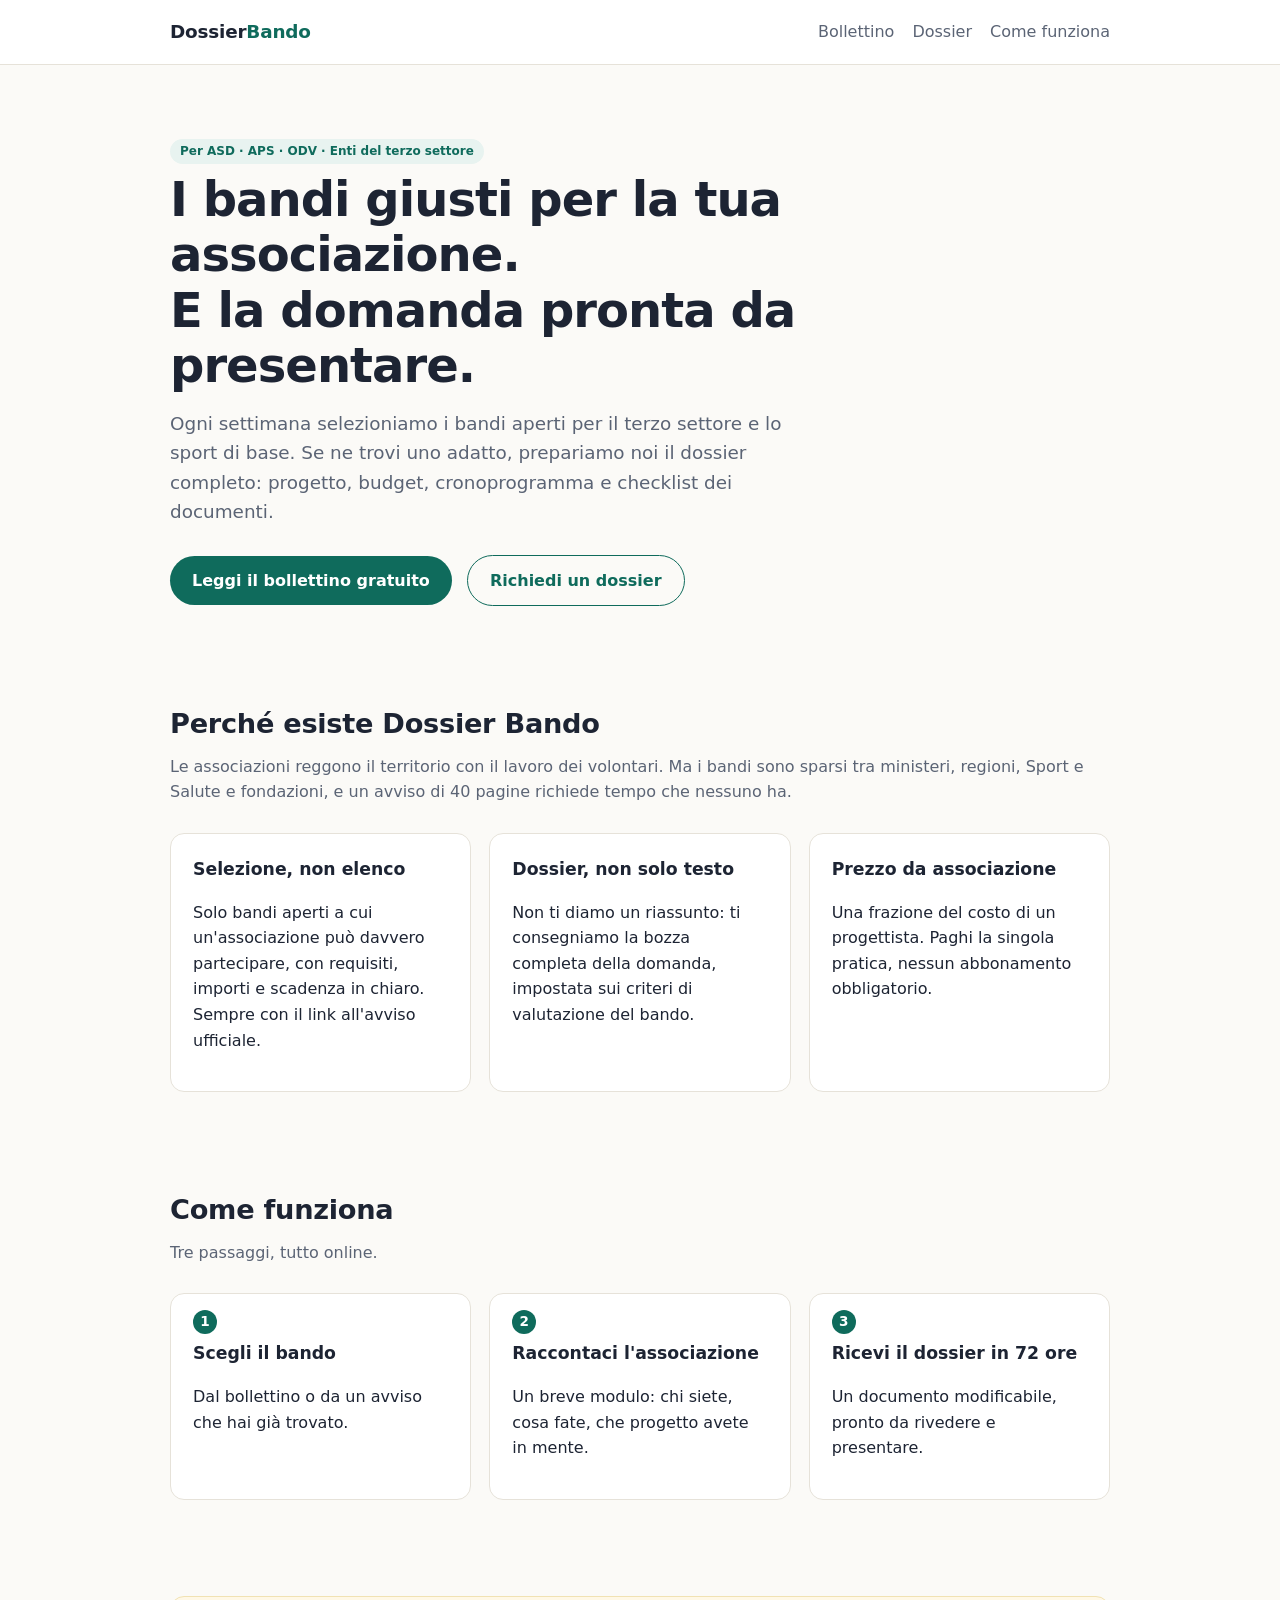
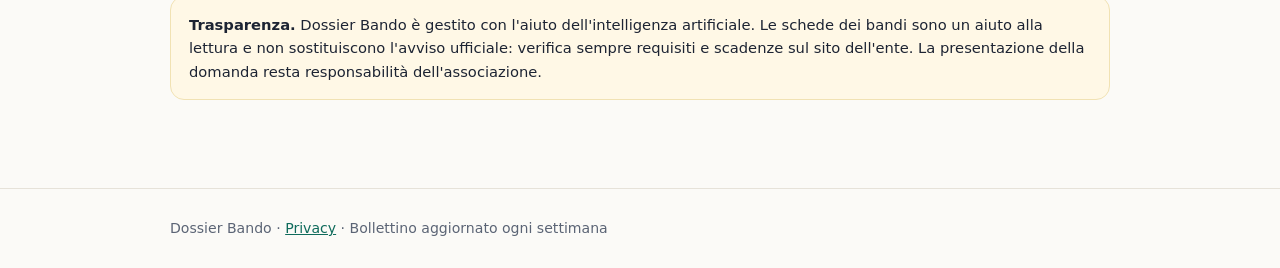
==== index.html @ d02c62af "Sito: home, bollettino numero 0, pagina dossier, privacy Co-Authored-By: Claude Opus 5.5 <noreply@an" ====
<!DOCTYPE html>
<html lang="it">
<head>
<meta charset="utf-8">
<meta name="viewport" content="width=device-width,initial-scale=1">
<title>Dossier Bando – Bandi e domande per associazioni e terzo settore</title>
<meta name="description" content="Bollettino gratuito dei bandi per ASD, APS, ODV ed enti del terzo settore, e dossier di candidatura pronti in 72 ore.">
<link rel="stylesheet" href="style.css">
</head>
<body>
<header class="top"><div class="wrap">
  <a class="brand" href="./">Dossier<span>Bando</span></a>
  <nav><a href="bollettino.html">Bollettino</a><a href="dossier.html">Dossier</a><a href="#come">Come funziona</a></nav>
</div></header>

<main>
<section class="hero"><div class="wrap">
  <span class="tag">Per ASD · APS · ODV · Enti del terzo settore</span>
  <h1>I bandi giusti per la tua associazione.<br>E la domanda pronta da presentare.</h1>
  <p class="lead">Ogni settimana selezioniamo i bandi aperti per il terzo settore e lo sport di base. Se ne trovi uno adatto, prepariamo noi il dossier completo: progetto, budget, cronoprogramma e checklist dei documenti.</p>
  <a class="btn" href="bollettino.html">Leggi il bollettino gratuito</a>
  <a class="btn ghost" href="dossier.html">Richiedi un dossier</a>
</div></section>

<section><div class="wrap">
  <h2>Perché esiste Dossier Bando</h2>
  <p class="sub">Le associazioni reggono il territorio con il lavoro dei volontari. Ma i bandi sono sparsi tra ministeri, regioni, Sport e Salute e fondazioni, e un avviso di 40 pagine richiede tempo che nessuno ha.</p>
  <div class="grid">
    <div class="card"><h3>Selezione, non elenco</h3><p>Solo bandi aperti a cui un'associazione può davvero partecipare, con requisiti, importi e scadenza in chiaro. Sempre con il link all'avviso ufficiale.</p></div>
    <div class="card"><h3>Dossier, non solo testo</h3><p>Non ti diamo un riassunto: ti consegniamo la bozza completa della domanda, impostata sui criteri di valutazione del bando.</p></div>
    <div class="card"><h3>Prezzo da associazione</h3><p>Una frazione del costo di un progettista. Paghi la singola pratica, nessun abbonamento obbligatorio.</p></div>
  </div>
</div></section>

<section id="come"><div class="wrap">
  <h2>Come funziona</h2>
  <p class="sub">Tre passaggi, tutto online.</p>
  <div class="grid steps">
    <div class="card"><h3>Scegli il bando</h3><p>Dal bollettino o da un avviso che hai già trovato.</p></div>
    <div class="card"><h3>Raccontaci l'associazione</h3><p>Un breve modulo: chi siete, cosa fate, che progetto avete in mente.</p></div>
    <div class="card"><h3>Ricevi il dossier in 72 ore</h3><p>Un documento modificabile, pronto da rivedere e presentare.</p></div>
  </div>
</div></section>

<section><div class="wrap">
  <div class="note"><strong>Trasparenza.</strong> Dossier Bando è gestito con l'aiuto dell'intelligenza artificiale. Le schede dei bandi sono un aiuto alla lettura e non sostituiscono l'avviso ufficiale: verifica sempre requisiti e scadenze sul sito dell'ente. La presentazione della domanda resta responsabilità dell'associazione.</div>
</div></section>
</main>

<footer><div class="wrap">
  Dossier Bando · <a href="privacy.html">Privacy</a> · Bollettino aggiornato ogni settimana
</div></footer>
</body>
</html>
---- style.css ----
:root{
  --ink:#1d2433; --muted:#5b6475; --bg:#fbfaf7; --card:#ffffff;
  --accent:#0f6b5c; --accent-2:#e8f3f0; --warn:#b4531a; --line:#e6e2d9;
  --radius:14px; --max:980px;
}
*{box-sizing:border-box}
html{scroll-behavior:smooth}
body{margin:0;font-family:"Inter",system-ui,-apple-system,Segoe UI,Roboto,sans-serif;color:var(--ink);background:var(--bg);line-height:1.6}
a{color:var(--accent)}
.wrap{max-width:var(--max);margin:0 auto;padding:0 20px}
header.top{border-bottom:1px solid var(--line);background:#fff}
header.top .wrap{display:flex;align-items:center;justify-content:space-between;height:64px}
.brand{font-weight:800;font-size:1.15rem;color:var(--ink);text-decoration:none;letter-spacing:-.01em}
.brand span{color:var(--accent)}
nav a{margin-left:18px;text-decoration:none;color:var(--muted);font-weight:500}
nav a:hover{color:var(--accent)}
.hero{padding:72px 0 48px}
.hero h1{font-size:clamp(2rem,4.5vw,3rem);line-height:1.15;margin:0 0 16px;letter-spacing:-.02em}
.hero p.lead{font-size:1.15rem;color:var(--muted);max-width:640px;margin:0 0 28px}
.btn{display:inline-block;padding:12px 22px;border-radius:999px;background:var(--accent);color:#fff;text-decoration:none;font-weight:600;border:0;cursor:pointer}
.btn.ghost{background:transparent;color:var(--accent);border:1.5px solid var(--accent);margin-left:10px}
section{padding:48px 0}
h2{font-size:1.7rem;letter-spacing:-.01em;margin:0 0 8px}
.sub{color:var(--muted);margin:0 0 28px}
.grid{display:grid;gap:18px;grid-template-columns:repeat(auto-fit,minmax(260px,1fr))}
.card{background:var(--card);border:1px solid var(--line);border-radius:var(--radius);padding:22px}
.card h3{margin:0 0 6px;font-size:1.08rem}
.tag{display:inline-block;font-size:.75rem;font-weight:600;padding:3px 10px;border-radius:999px;background:var(--accent-2);color:var(--accent);margin:0 6px 8px 0}
.tag.warn{background:#fbeee5;color:var(--warn)}
.meta{font-size:.9rem;color:var(--muted)}
.price{font-size:2rem;font-weight:800;margin:6px 0}
.price small{font-size:1rem;font-weight:500;color:var(--muted)}
ul.check{padding-left:0;list-style:none}
ul.check li{padding-left:26px;position:relative;margin:6px 0}
ul.check li:before{content:"✓";position:absolute;left:0;color:var(--accent);font-weight:700}
.steps{counter-reset:s}
.steps .card{position:relative;padding-top:46px}
.steps .card:before{counter-increment:s;content:counter(s);position:absolute;top:16px;left:22px;width:24px;height:24px;border-radius:50%;background:var(--accent);color:#fff;font-size:.85rem;font-weight:700;display:flex;align-items:center;justify-content:center}
.note{background:#fff8e6;border:1px solid #f1e2b3;border-radius:var(--radius);padding:16px 18px;font-size:.92rem}
.bando{background:#fff;border:1px solid var(--line);border-radius:var(--radius);padding:22px;margin-bottom:16px}
.bando h3{margin:4px 0 8px}
.bando dl{display:grid;grid-template-columns:150px 1fr;gap:4px 12px;margin:12px 0;font-size:.95rem}
.bando dt{color:var(--muted)}
.bando dd{margin:0}
footer{border-top:1px solid var(--line);padding:28px 0;color:var(--muted);font-size:.88rem;margin-top:40px}
@media (max-width:640px){nav a{margin-left:12px;font-size:.92rem}.bando dl{grid-template-columns:1fr}.btn.ghost{margin:10px 0 0}}
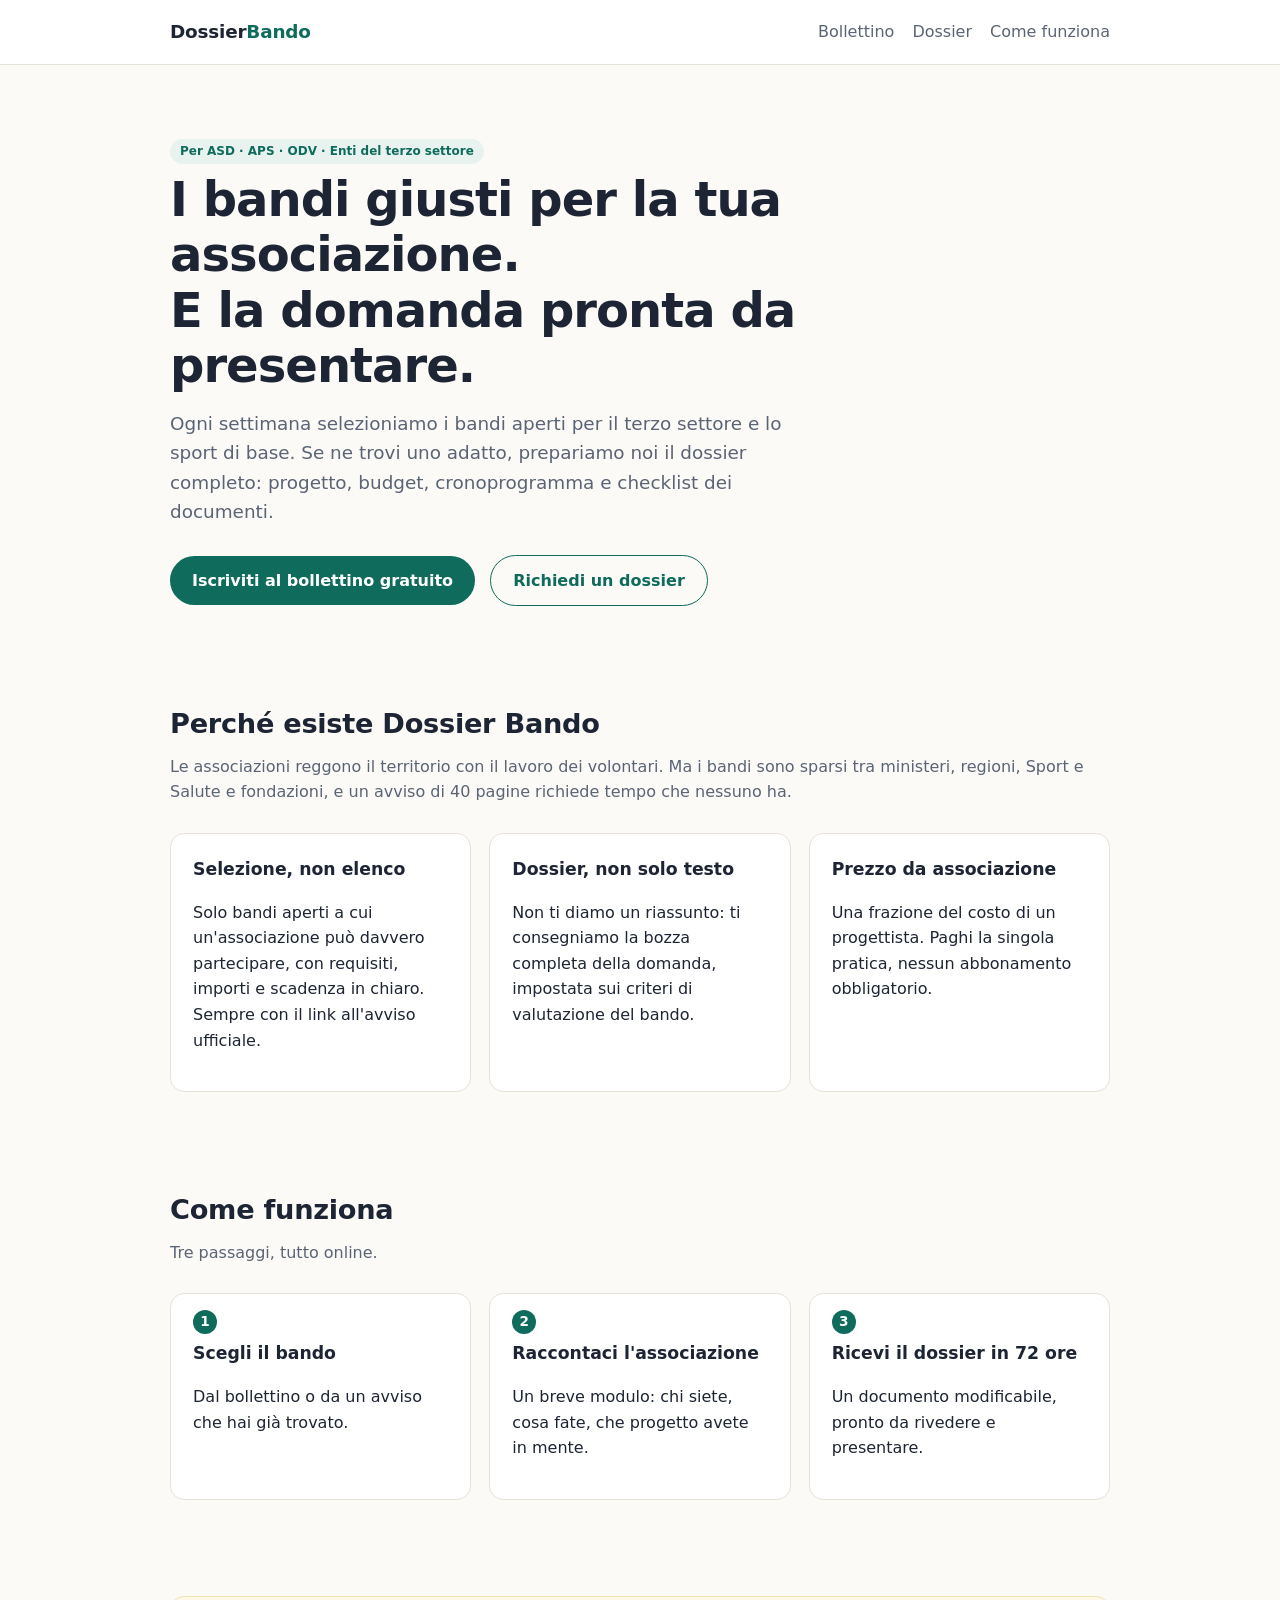
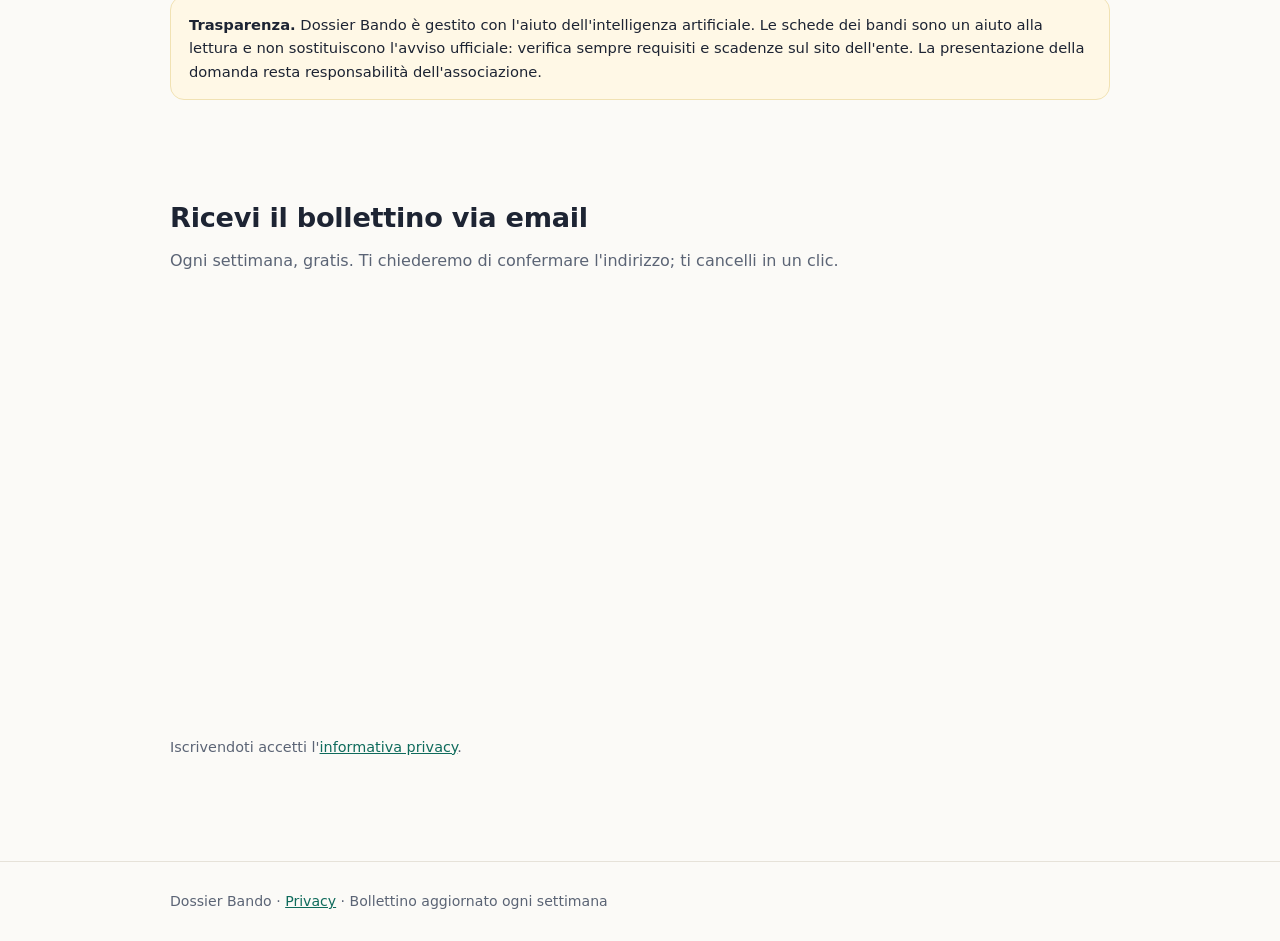
==== commit 5c3dbe6d: "Modulo di iscrizione Brevo, pagina grazie per gli ordini [skip ci] Co-Authored-By: Claude Opus 5.5 <" ====
--- a/index.html
+++ b/index.html
@@ -18,7 +18,7 @@
   <span class="tag">Per ASD · APS · ODV · Enti del terzo settore</span>
   <h1>I bandi giusti per la tua associazione.<br>E la domanda pronta da presentare.</h1>
   <p class="lead">Ogni settimana selezioniamo i bandi aperti per il terzo settore e lo sport di base. Se ne trovi uno adatto, prepariamo noi il dossier completo: progetto, budget, cronoprogramma e checklist dei documenti.</p>
-  <a class="btn" href="bollettino.html">Leggi il bollettino gratuito</a>
+  <a class="btn" href="#iscriviti">Iscriviti al bollettino gratuito</a>
   <a class="btn ghost" href="dossier.html">Richiedi un dossier</a>
 </div></section>
 
@@ -46,6 +46,12 @@
   <div class="note"><strong>Trasparenza.</strong> Dossier Bando è gestito con l'aiuto dell'intelligenza artificiale. Le schede dei bandi sono un aiuto alla lettura e non sostituiscono l'avviso ufficiale: verifica sempre requisiti e scadenze sul sito dell'ente. La presentazione della domanda resta responsabilità dell'associazione.</div>
 </div></section>
 </main>
+<section id="iscriviti"><div class="wrap">
+  <h2>Ricevi il bollettino via email</h2>
+  <p class="sub">Ogni settimana, gratis. Ti chiederemo di confermare l'indirizzo; ti cancelli in un clic.</p>
+  <iframe src="https://959537b1.sibforms.com/serve/[base64]" title="Iscrizione al bollettino" style="width:100%;max-width:560px;height:420px;border:0;display:block" loading="lazy"></iframe>
+  <p class="meta">Iscrivendoti accetti l'<a href="privacy.html">informativa privacy</a>.</p>
+</div></section>
 
 <footer><div class="wrap">
   Dossier Bando · <a href="privacy.html">Privacy</a> · Bollettino aggiornato ogni settimana
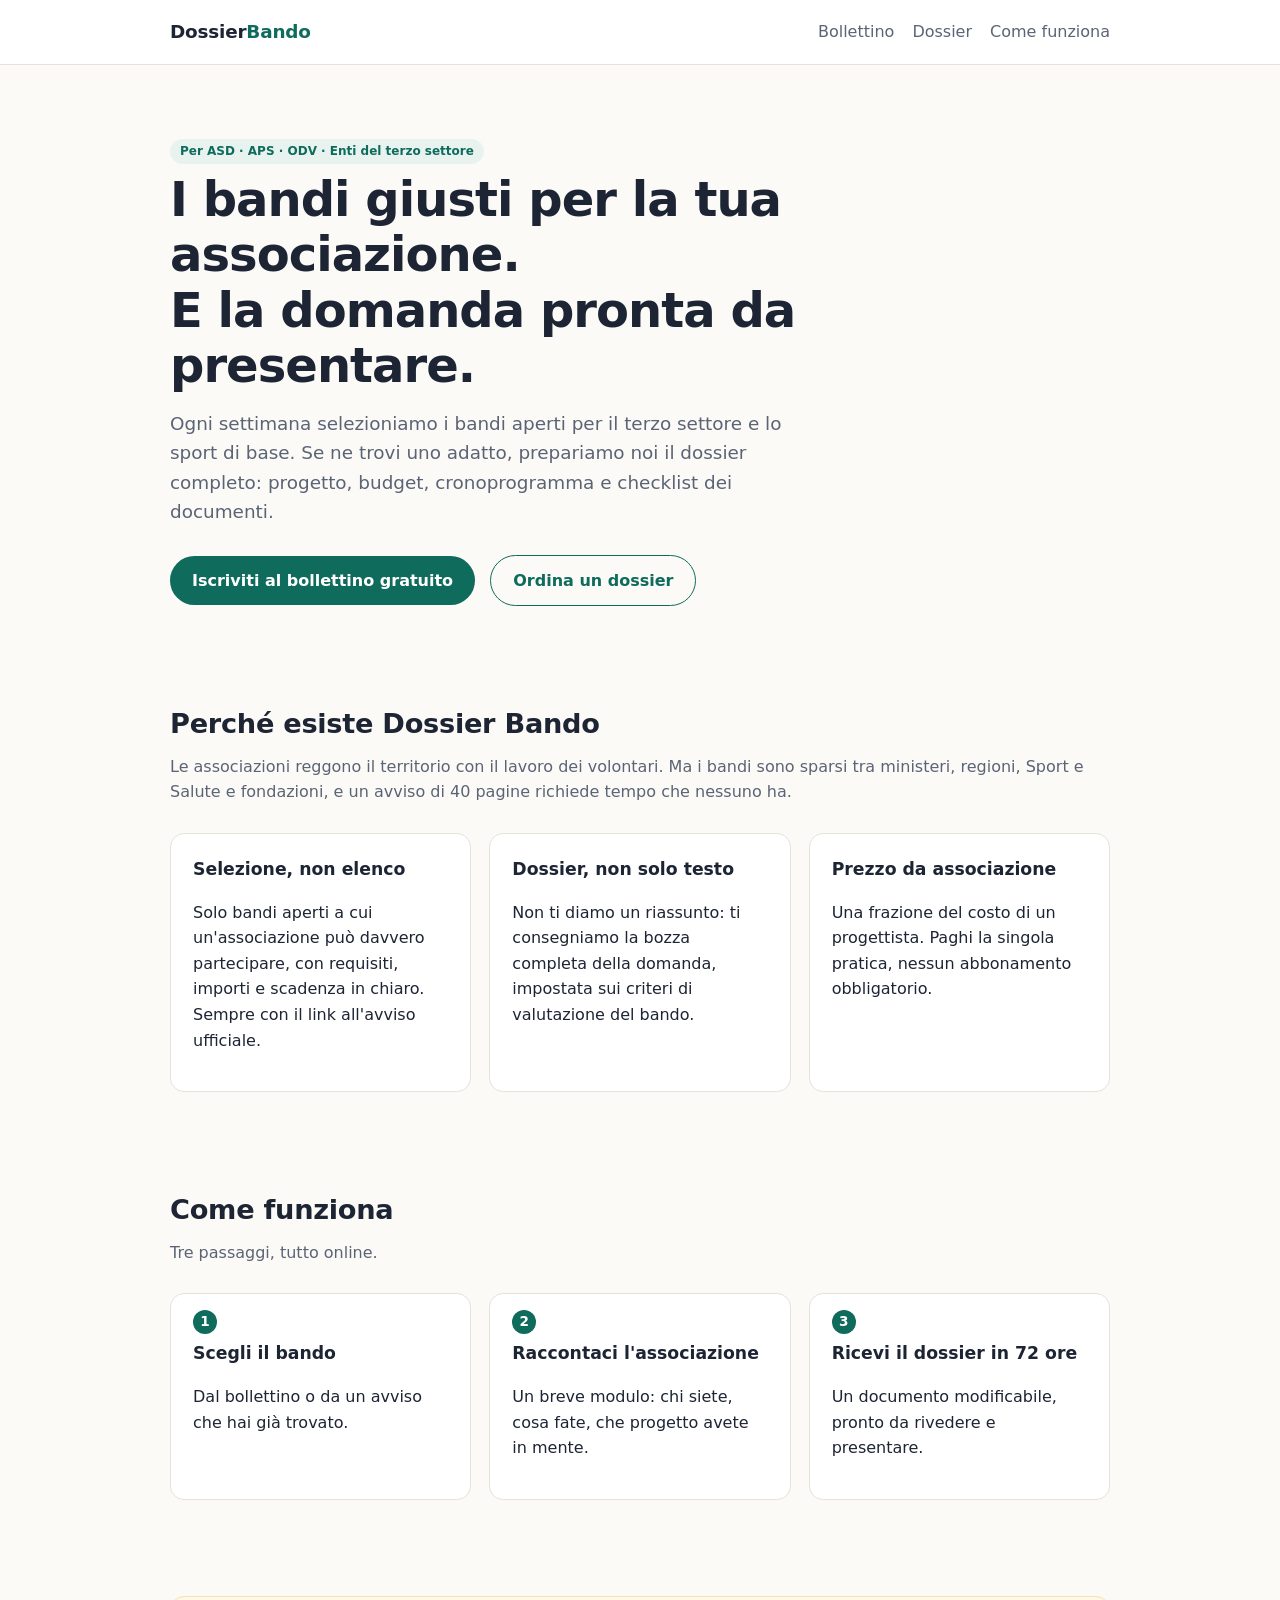
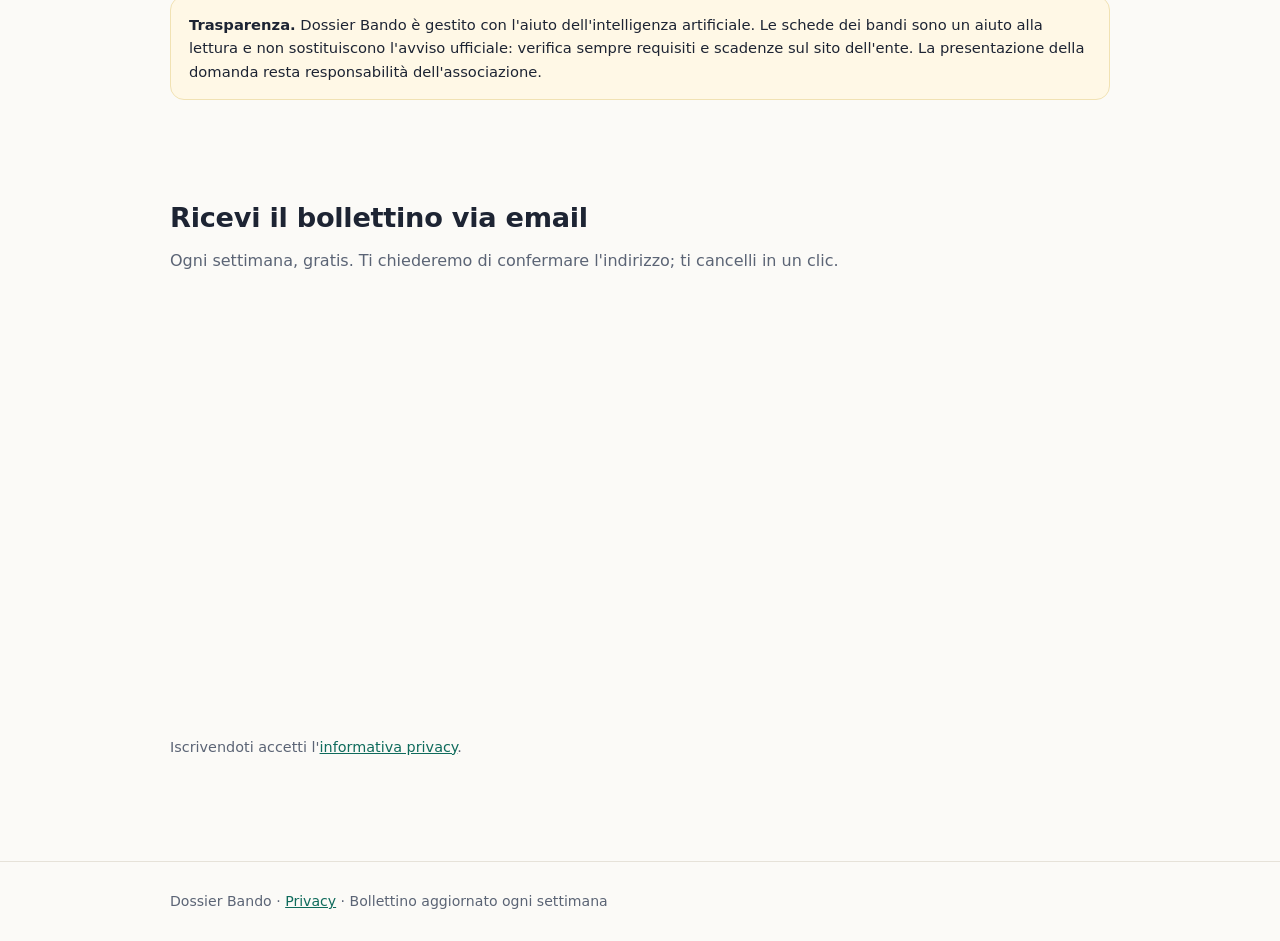
==== commit 0934f5fa: "Ordini online attivi: pulsanti Stripe sulla pagina Dossier Co-Authored-By: Claude Opus 5.5 <noreply@" ====
--- a/index.html
+++ b/index.html
@@ -19,7 +19,7 @@
   <h1>I bandi giusti per la tua associazione.<br>E la domanda pronta da presentare.</h1>
   <p class="lead">Ogni settimana selezioniamo i bandi aperti per il terzo settore e lo sport di base. Se ne trovi uno adatto, prepariamo noi il dossier completo: progetto, budget, cronoprogramma e checklist dei documenti.</p>
   <a class="btn" href="#iscriviti">Iscriviti al bollettino gratuito</a>
-  <a class="btn ghost" href="dossier.html">Richiedi un dossier</a>
+  <a class="btn ghost" href="dossier.html">Ordina un dossier</a>
 </div></section>
 
 <section><div class="wrap">
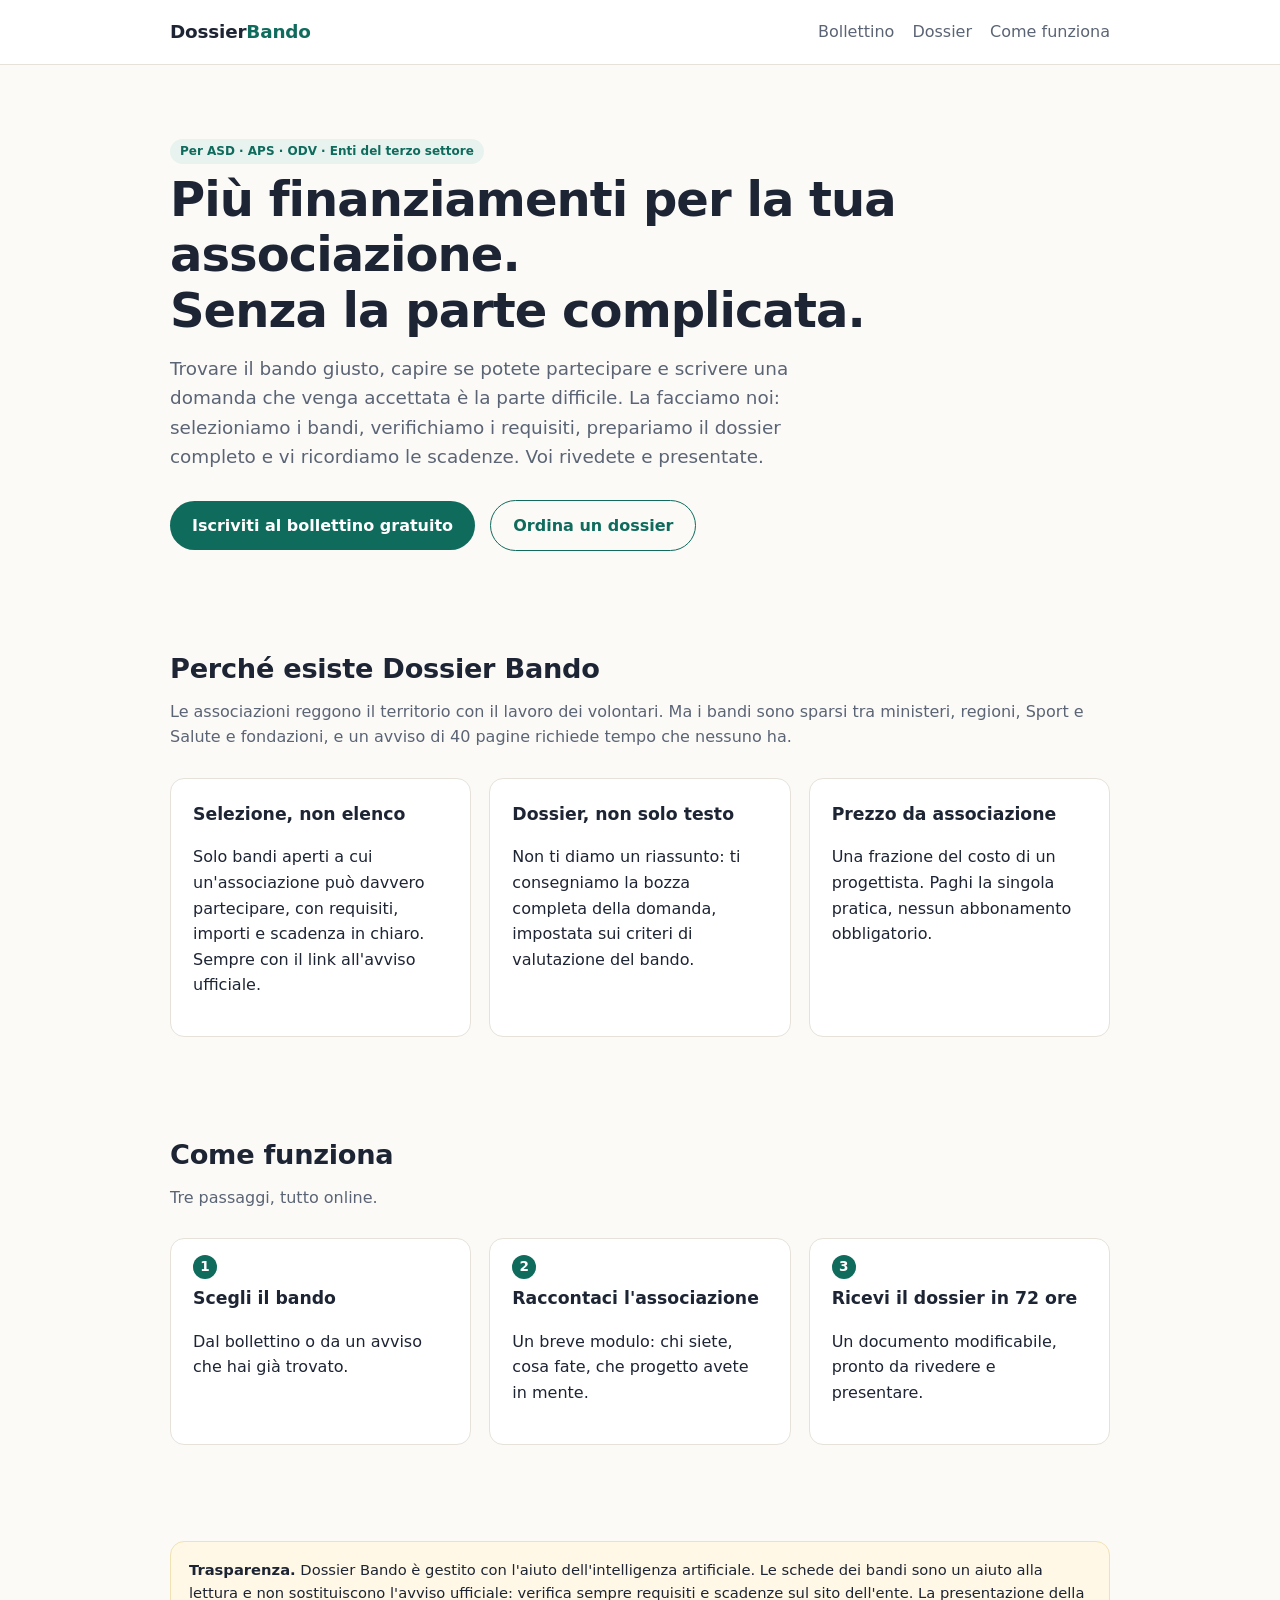
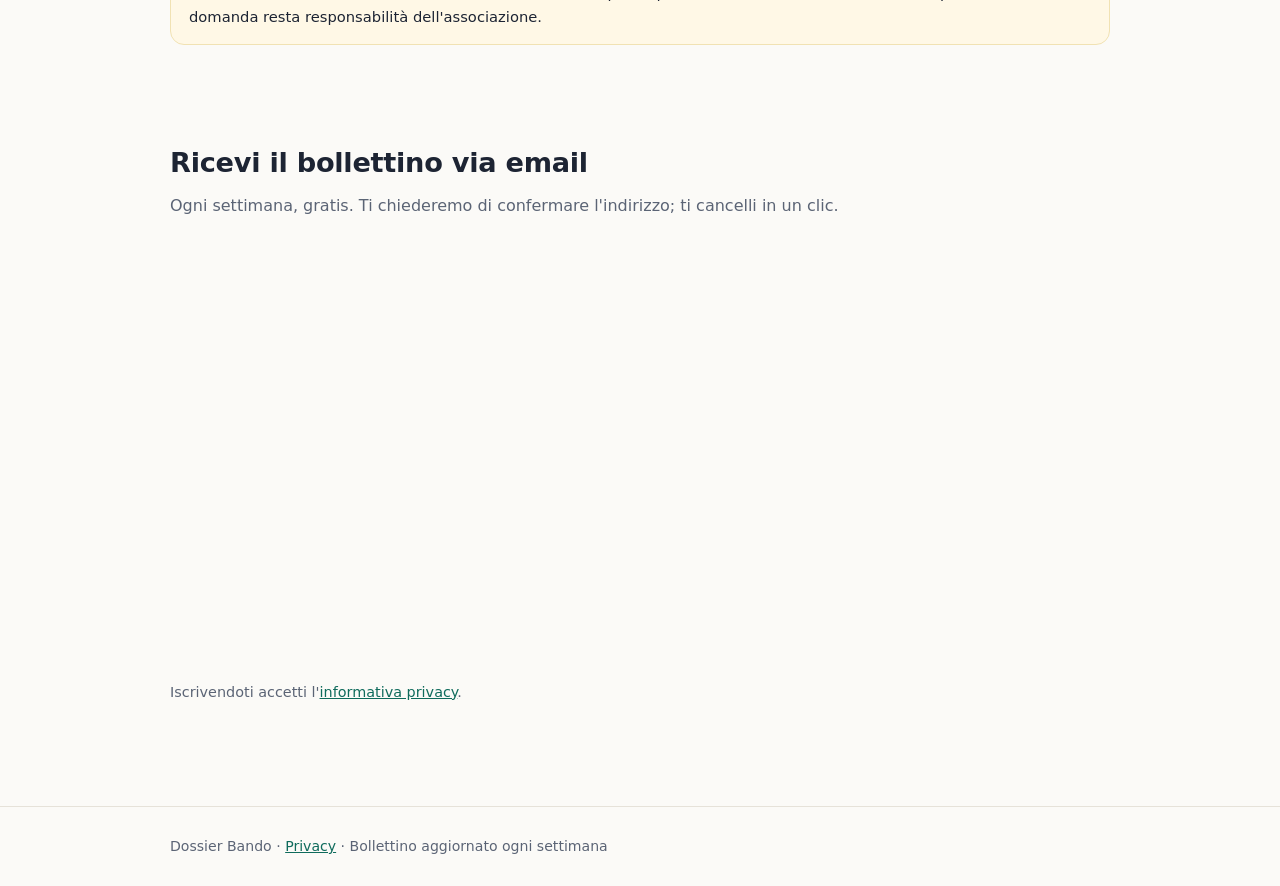
==== commit bb2fcabf: "Home: messaggio più finanziamenti, zero complicazioni Co-Authored-By: Claude Opus 5.5 <noreply@anthr" ====
--- a/index.html
+++ b/index.html
@@ -16,8 +16,8 @@
 <main>
 <section class="hero"><div class="wrap">
   <span class="tag">Per ASD · APS · ODV · Enti del terzo settore</span>
-  <h1>I bandi giusti per la tua associazione.<br>E la domanda pronta da presentare.</h1>
-  <p class="lead">Ogni settimana selezioniamo i bandi aperti per il terzo settore e lo sport di base. Se ne trovi uno adatto, prepariamo noi il dossier completo: progetto, budget, cronoprogramma e checklist dei documenti.</p>
+  <h1>Più finanziamenti per la tua associazione.<br>Senza la parte complicata.</h1>
+  <p class="lead">Trovare il bando giusto, capire se potete partecipare e scrivere una domanda che venga accettata è la parte difficile. La facciamo noi: selezioniamo i bandi, verifichiamo i requisiti, prepariamo il dossier completo e vi ricordiamo le scadenze. Voi rivedete e presentate.</p>
   <a class="btn" href="#iscriviti">Iscriviti al bollettino gratuito</a>
   <a class="btn ghost" href="dossier.html">Ordina un dossier</a>
 </div></section>
